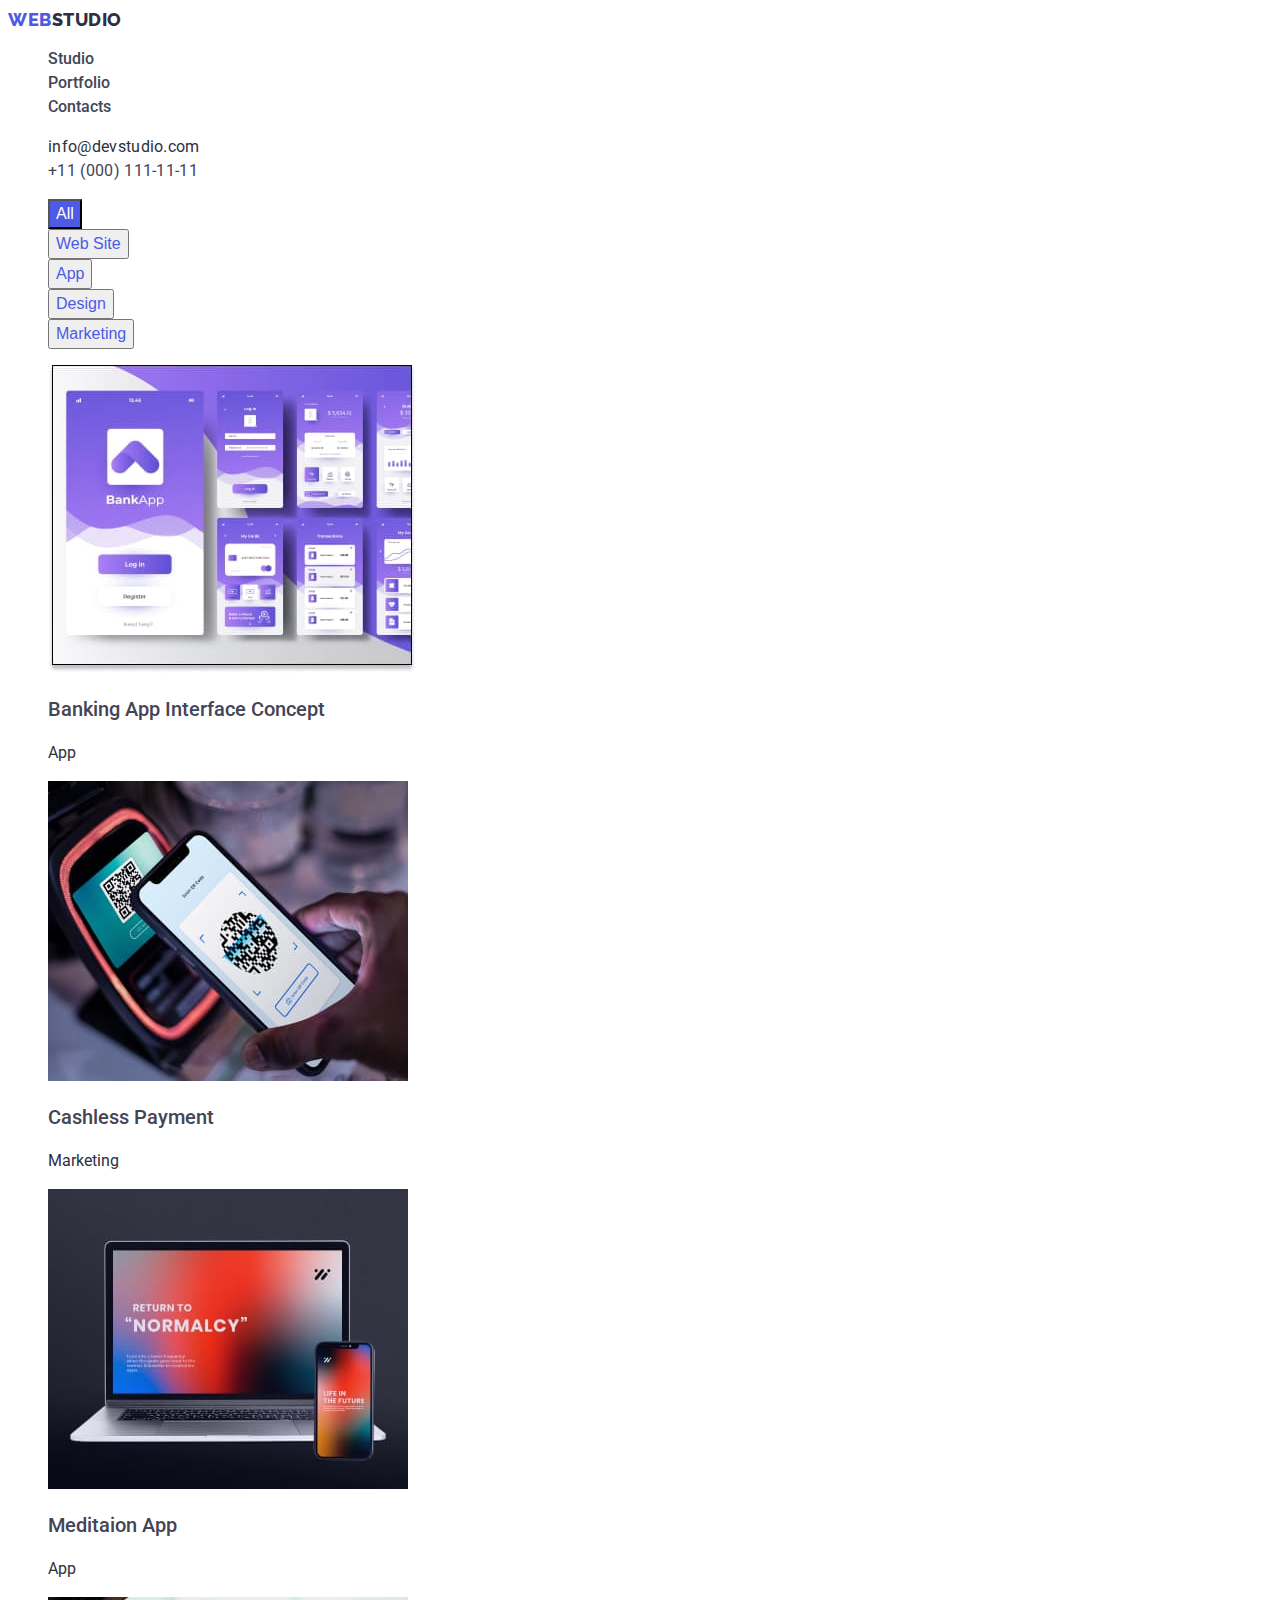
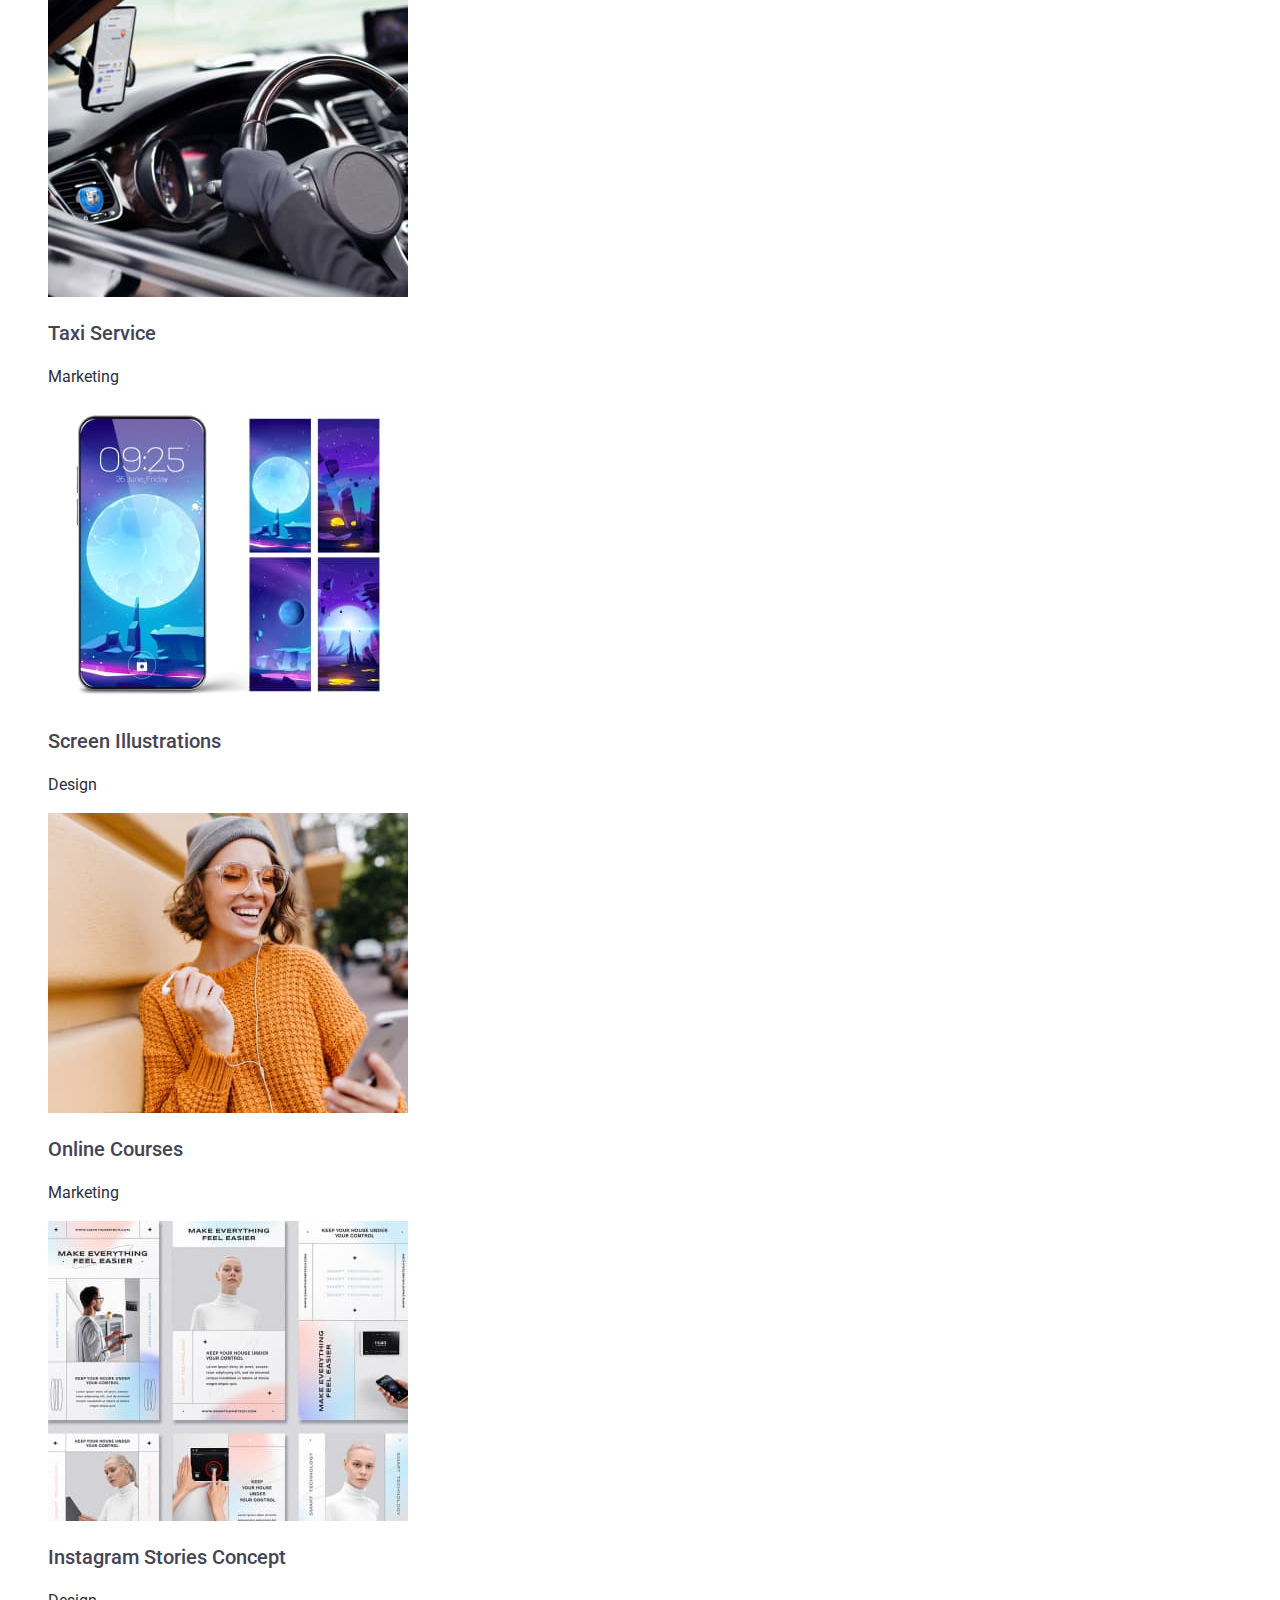
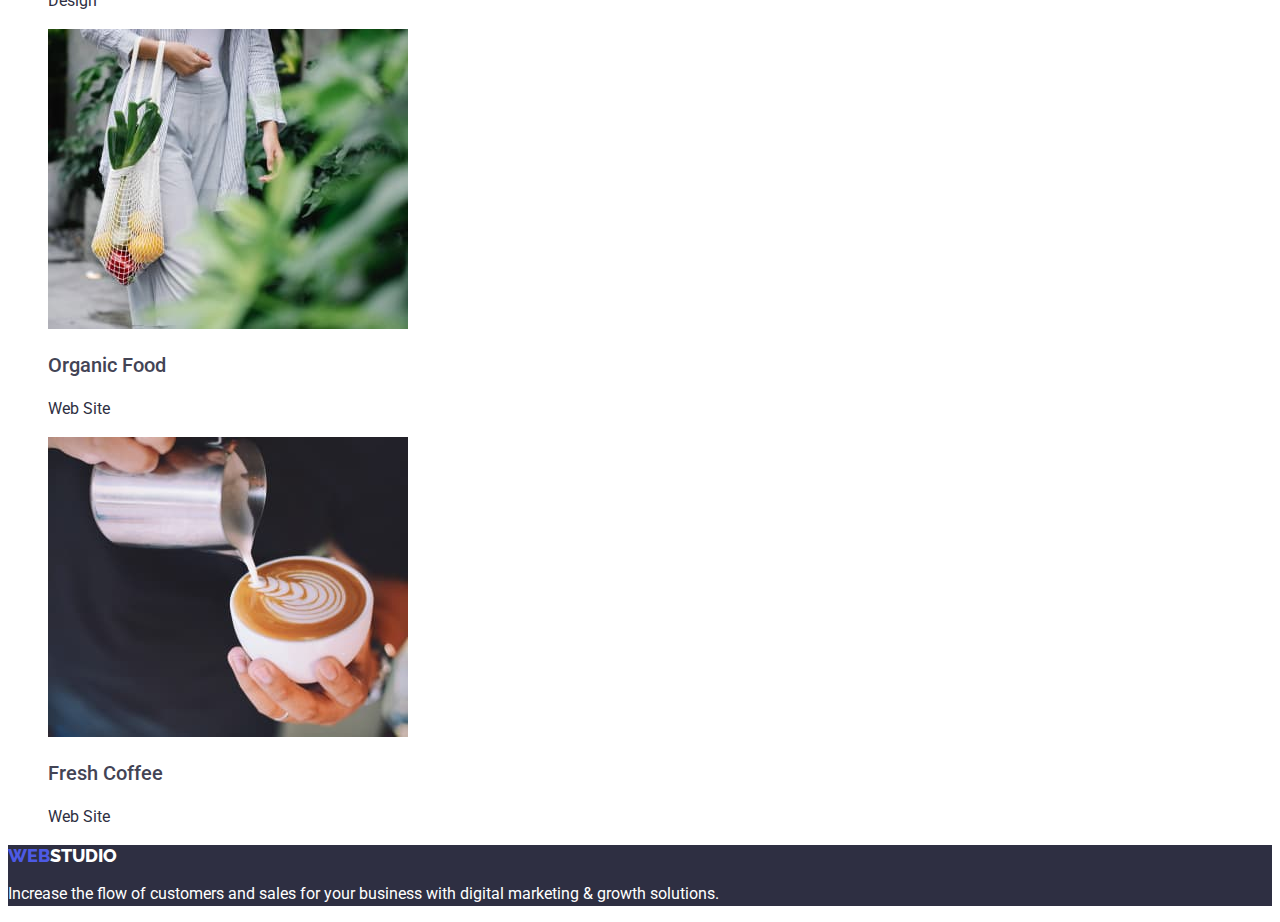
==== portfolio.html @ 0cae3913 "Initial commit" ====
<!DOCTYPE html>
<html lang="en">
  <head>
    <meta charset="UTF-8" />
    <meta http-equiv="X-UA-Compatible" content="IE=edge" />
    <meta name="viewport" content="width=device-width, initial-scale=1.0" />
    <title>portfolio</title>
    <link rel="preconnect" href="https://fonts.googleapis.com" />
    <link rel="preconnect" href="https://fonts.gstatic.com" crossorigin />
    <link rel="preconnect" href="https://fonts.googleapis.com" />
    <link rel="preconnect" href="https://fonts.gstatic.com" crossorigin />
    <link
      href="https://fonts.googleapis.com/css2?family=Montserrat:wght@400;700&family=Open+Sans:ital@1&family=Raleway:wght@800&family=Roboto:wght@400;500;700&display=swap"
      rel="stylesheet"
    />
    <link rel="stylesheet" href="./css/styles.css" />
  </head>
  <body>
    <header>
      <nav class="header-navigation-sec">
        <a href="./index.html" class="logovier link"
          >Web<span class="second-logovier link">Studio</span>
        </a>
        <ul class="header-list list2">
          <li class="header-item2">
            <a href="" class="header-link2 link">Studio</a>
          </li>
          <li class="header-item2">
            <a href="" class="header-link2 link">Portfolio</a>
          </li>
          <li class="header-item2">
            <a href="" class="header-link2 link">Contacts</a>
          </li>
        </ul>
      </nav>
      <address style="font-style: normal">
        <ul class="header-list list2">
          <li>
            <a href="mailto:info@devstudio.com" class="header-emaill link"
              >info@devstudio.com</a
            >
          </li>
          <li>
            <a href="tel:+110001111111" class="header-tell link"
              >+11 (000) 111-11-11</a
            >
          </li>
        </ul>
      </address>
    </header>
    <main>
      <!-- menu Nav-->
      <section class="portfolio-menu-Nav-2">
        <ul class="portfolio-navigation list2">
          <li>
            <button type="button" class="portfolio-menu-list">All</button>
          </li>
          <li>
            <button type="button" class="portfolio-menu-list2">Web Site</button>
          </li>
          <li>
            <button type="button" class="portfolio-menu-list2">App</button>
          </li>
          <li>
            <button type="button" class="portfolio-menu-list2">Design</button>
          </li>
          <li>
            <button type="button" class="portfolio-menu-list2">
              Marketing
            </button>
          </li>
        </ul>
      </section>
      <!--/ menu Nav -->

      <!--  Project -->
      <section class="Project">
        <ul class="Project--list2">
          <li class="Project-list2">
            <img src="./images/about-img-8.jpg.jpg" alt="" />
            <h3 class="Project-title">Banking App Interface Concept</h3>
            <p class="Project-text">App</p>
          </li>
          <li class="Project-list2">
            <img src="./images/about-img-9.jpg.jpg" alt="" />
            <h3 class="Project-title">Cashless Payment</h3>
            <p class="Project-text">Marketing</p>
          </li>
          <li class="Project-list2">
            <img src="./images/about-img-10.jpg.jpg" alt="" />
            <h3 class="Project-title">Meditaion App</h3>
            <p class="Project-text">App</p>
          </li>
          <li class="Project-list2">
            <img src="./images/about-img-11.jpg.jpg" alt="" />
            <h3 class="Project-title">Taxi Service</h3>
            <p class="Project-text">Marketing</p>
          </li>
          <li class="Project-list2">
            <img src="./images/about-img-12.jpg.jpg" alt="" />
            <h3 class="Project-title">Screen Illustrations</h3>
            <p class="Project-text">Design</p>
          </li>
          <li class="Project-list2">
            <img src="./images/about-img-13.jpg.jpg" alt="" />
            <h3 class="Project-title">Online Courses</h3>
            <p class="Project-text">Marketing</p>
          </li>
          <li class="Project-list2">
            <img src="./images/about-img-14.jpg.jpg" alt="" />
            <h3 class="Project-title">Instagram Stories Concept</h3>
            <p class="Project-text">Design</p>
          </li>
          <li class="Project-list2">
            <img src="./images/about-img-15.jpg.jpg" alt="" />
            <h3 class="Project-title">Organic Food</h3>
            <p class="Project-text">Web Site</p>
          </li>
          <li class="Project-list2">
            <img src="./images/about-img-16.jpg.jpg" alt="" />
            <h3 class="Project-title">Fresh Coffee</h3>
            <p class="Project-text">Web Site</p>
          </li>
        </ul>
      </section>
      <!--/ Project -->
      <!-- <Logo and Text -->
      <footer class="Logo">
        <a href="./index.html" class="Logo-link"
          >Web<span class="second-Logo link">Studio</span>
        </a>
        <p class="Text">
          Increase the flow of customers and sales for your business with
          digital marketing & growth solutions.
        </p>
        <!-- /Logo and Text -->
      </footer>
    </main>
  </body>
</html>
---- css/styles.css ----
/* @font-face {
  font-family: "Open Sans";
  src: url(../fonts/OpenSans-Regular.ttf);
}
@font-face {
  font-family: "Open Sans Bold";
  src: url(../fonts/OpenSans-Bold.ttf); */
.element.style {
  font-style: normal;
}
body {
  font-family: "Roboto", "Helvetica Neue", "Verdana", "Tahoma", sans-serif;
}
:root {
  --main-title-color: #ffffff;
  --main-title-color2: #434455;
  --main-title-color3: #4d5ae5;
  --main-title-color4: #2e2f42;
  --main-title-color5: #404bbf;
}
.list {
  list-style: none;
}
.link {
  text-decoration: none;
}
/* Header */
.header-address {
  font-style: normal;
}
.header {
}
.header-navigation {
}
.link {
  text-decoration: none;
}
.logo {
  font-family: "Raleway";

  font-weight: 800;
  font-size: 18px;
  line-height: 1.3;
  letter-spacing: 0.03em;
  text-transform: uppercase;

  color: var(--main-title-color3);
}
.second-logo {
  color: var(--main-title-color4);
}

.header-list {
}
.header-item {
}
.header-link {
  font-weight: 500;
  font-size: 16px;
  line-height: 1.5;
  letter-spacing: 0.02em;
  color: var(--main-title-color4);
}
.header-link:hover,
.header-link:focus {
  color: var(--main-title-color3);
}

.header-email {
  font-size: 16px;
  line-height: 1.5;

  letter-spacing: 0.02em;
  color: var(--main-title-color2);
}
.header-tel {
  font-size: 16px;
  line-height: 1.5;

  letter-spacing: 0.02em;

  color: var(--main-title-color2);
}
.header-email:hover,
.header-tel:hover,
.header-email:focus,
.header-tel:focus {
  color: var(--main-title-color3);
}
/* Header */
/* hero*/
.hero {
  background-color: var(--main-title-color4);
}
.hero-efectiv-sol {
  font-size: 56px;
  line-height: 1.2;
  text-align: center;
  letter-spacing: 0.02em;
  color: var(--main-title-color);
}
.hero-btn {
  font-family: "Roboto";
  font-weight: 500;
  font-size: 16px;
  line-height: 1.5;

  align-items: center;
  letter-spacing: 0.04em;
  color: var(--main-title-color);
  background: var(--main-title-color3);
  box-shadow: 0px 4px 4px rgba(0, 0, 0, 0.15);
  border-radius: 4px;
}
.hero-btn:focus,
.hero-btn:hover {
  color: var(--main-title-color5);
}
/* section about */
.about {
  list-style: none;
}
.about-hidden {
}
.about-list {
}
.about-item {
}
.about-title {
  font-weight: 500;
  font-size: 20px;
  line-height: 1.2;
  letter-spacing: 0.02em;
  color: var(--main-title-color4);
}
.about-text {
  font-size: 16px;
  line-height: 1.5;
  letter-spacing: 0.02em;
  color: var(--main-title-color2);
}
/*section about*/
/* section doing */
.section-doing {
}
.section-doing-doing {
  text-align: center;
  font-size: 36px;
  line-height: 1.1;
  letter-spacing: 0.02em;
  color: var(--main-title-color4);
  text-transform: capitalize;
}

/* section doing */

/* section Our team */
.Our-team {
}
.our-team-background {
  text-align: center;
  background-color: var(--main-title-color);
  background: var(--main-title-color);
  box-shadow: 0px 1px 6px rgba(46, 47, 66, 0.08),
    0px 1px 1px rgba(46, 47, 66, 0.16), 0px 2px 1px rgba(46, 47, 66, 0.08);
  border-radius: 0px 0px 4px 4px;
}
.our-tam-team {
  text-align: center;
  font-size: 36px;
  line-height: 1.1;
  letter-spacing: 0.02em;
  text-transform: capitalize;

  color: var(--main-title-color4);
}
.our-team-name-sec {
  font-weight: 500;
  font-size: 20px;
  line-height: 1.2;
  letter-spacing: 0.02em;
  color: var(--main-title-color4);
}
.our-team-name-third {
  font-weight: 500;
  font-size: 20px;
  line-height: 1.2;
  letter-spacing: 0.02em;
  color: var(--main-title-color4);
}
.our-team-name-vier {
  font-weight: 500;
  font-size: 20px;
  line-height: 1.2;
  letter-spacing: 0.02em;
  color: var(--main-title-color4);
}

.our-team-name-first {
  font-weight: 500;
  font-size: 20px;
  line-height: 1.2;
  color: var(--main-title-color4);
}
.our-team-job {
  font-size: 16px;
  line-height: 1.5;
  letter-spacing: 0.02em;

  color: var(--main-title-color2);
}
/* sectoin Our team */

/* section last */
.section-last {
  background-color: var(--main-title-color4);
}

.section-last-last {
  font-size: 16px;
  line-height: 1.5;

  letter-spacing: 0.02em;

  color: var(--main-title-color);
}
.logoSec {
  font-weight: 800;
  font-size: 18px;
  line-height: 1.17;
  letter-spacing: 0.03em;
  text-transform: uppercase;
  color: var(--main-title-color3);
}

.link {
  text-decoration: none;
}
.second-logoSecc {
  color: var(--main-title-color);
}
/* section last */

/* 2 етап */
.element.style {
  font-style: normal;
}

.link2 {
  text-decoration: none;
}
.list2 {
  list-style: none;
}

/* Header */
.logovier {
  font-family: "Raleway";
  font-weight: 800;
  font-size: 18px;
  line-height: 1.3;
  letter-spacing: 0.03em;
  text-transform: uppercase;
  list-style: none;
  text-decoration: none;
  font-style: normal;

  color: var(--main-title-color3);
}
.header-address {
  font-style: normal;
}
.second-logovier {
  color: var(--main-title-color4);
}

.header-navigationsec {
}

.header-item2 {
}
.header-link2 {
  font-style: normal;
  font-weight: 500;
  font-size: 16px;
  line-height: 1.5;
  color: var(--main-title-color2);
}
.header-link2:hover,
.header-link2:focus {
  color: var(--main-title-color3);
}

.header-emaill {
  font-size: 16px;
  line-height: 1.5;
  color: var(--main-title-color4);
  letter-spacing: 0.02em;
}
.header-emaill:hover,
.header-tell:hover,
.header-emaill:focus,
.header-tell:focus {
  color: var(--main-title-color5);
}
.header-tell {
  font-size: 16px;
  line-height: 1.5;

  letter-spacing: 0.02em;

  color: var(--main-title-color2);
}
.header-emaill:hover,
.header-emaill:focus,
.header-tell:hover,
.header-tell:focus {
  color: var(--main-title-color3);
}

/* Section menu Nav */
.portfolio-menu-Nav-2 {
}
.portfolio-navigation {
}

.portfolio-menu-list {
  font-style: normal;
  font-weight: 500;
  font-size: 16px;
  line-height: 1.5;
  background-color: var(--main-title-color3);
  color: var(--main-title-color);
}
.portfolio-menu-list2 {
  font-style: normal;
  font-weight: 500;
  font-size: 16px;
  line-height: 1.5;
  color: var(--main-title-color3);
}

/* Project */

.Project {
}
.Project-list2 {
  list-style: none;
}
.Project-title {
  font-weight: 500;
  font-size: 20px;
  line-height: 1.2;
  color: var(--main-title-color2);
}
.Project-text {
  font-weight: 400;
  font-size: 16px;
  line-height: 1.5;
  color: var(--main-title-color4);
}
/* /Project */

/* Logo and Text */

.Logo {
  background-color: var(--main-title-color4);
}
.Logo-link {
  font-family: "Raleway";
  font-style: normal;
  text-transform: uppercase;
  list-style: none;
  text-decoration: none;
  font-weight: 800;
  font-size: 18px;
  line-height: 1.17;
  color: var(--main-title-color3);
}
.second-Logo {
  color: var(--main-title-color);
}
.link {
}
.Text {
  font-style: normal;

  font-size: 16px;
  line-height: 1.5;
  color: var(--main-title-color);
}

/* /Logo and Text */
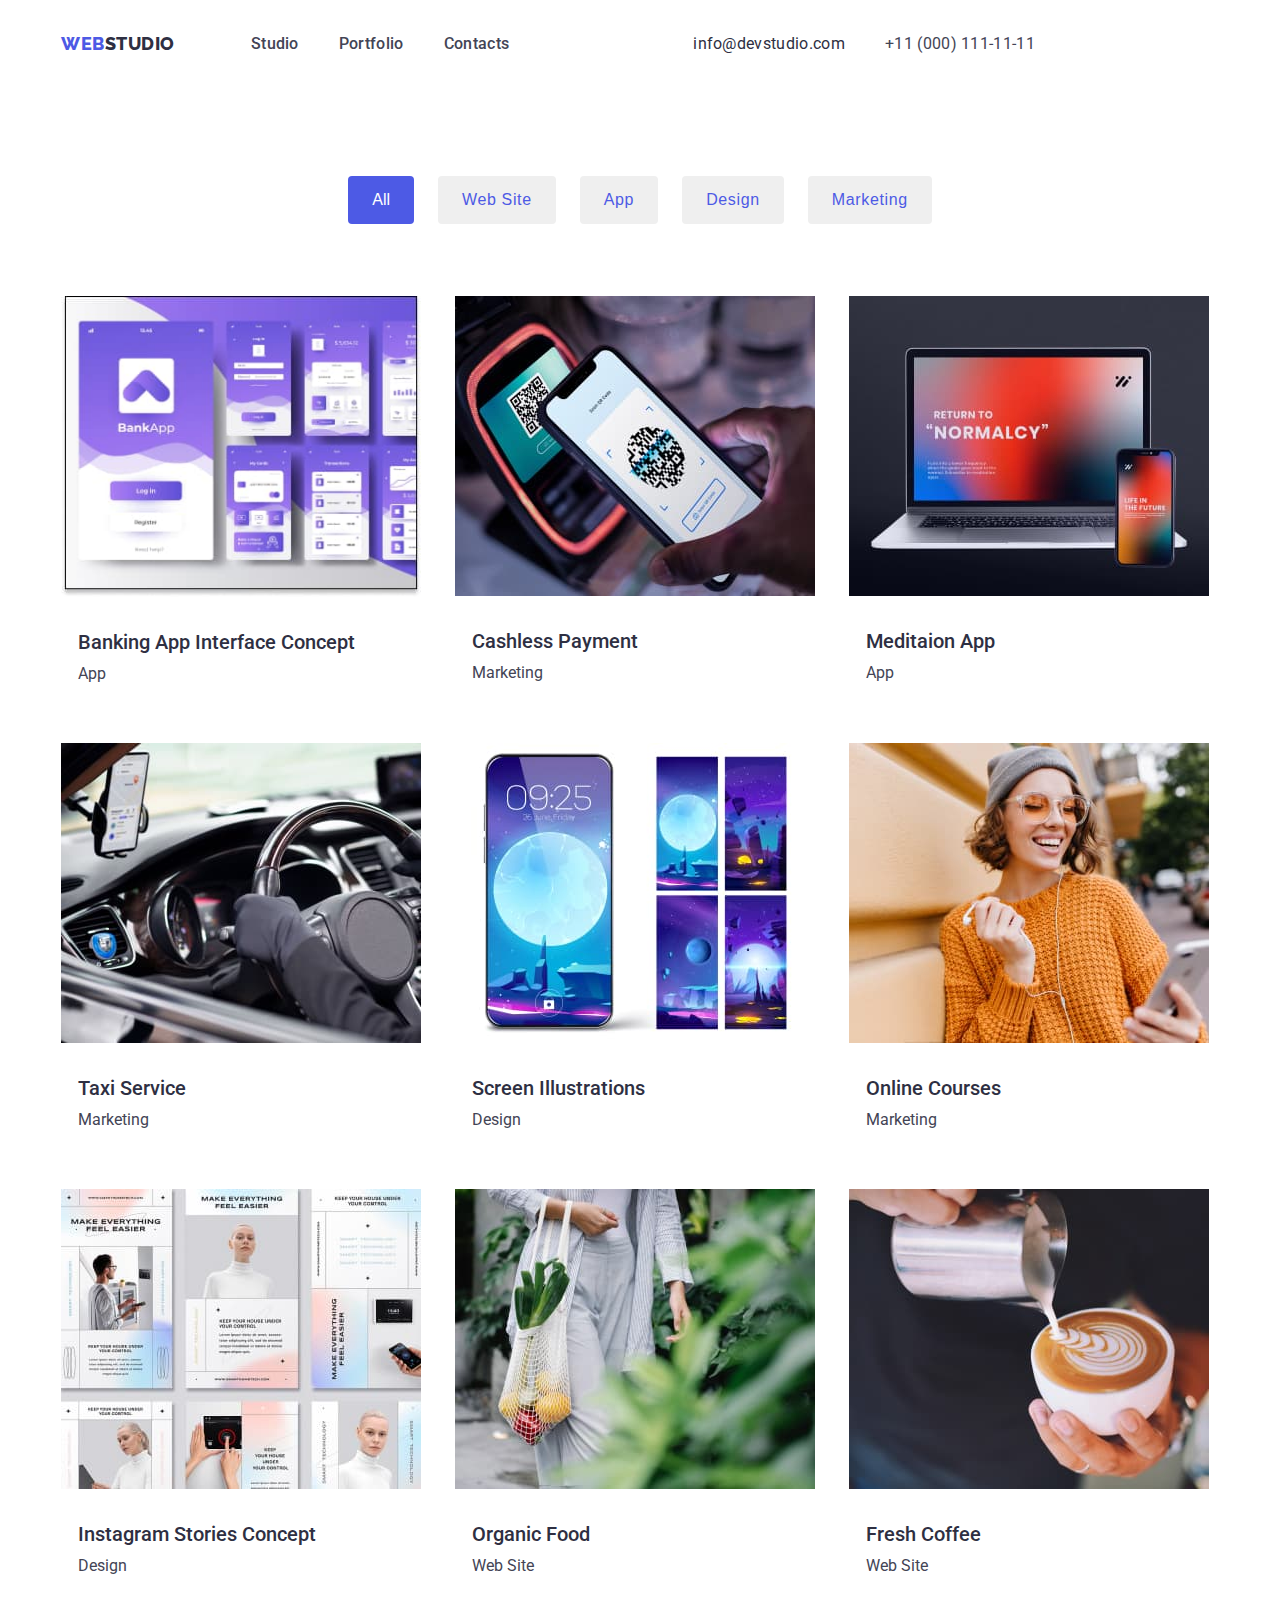
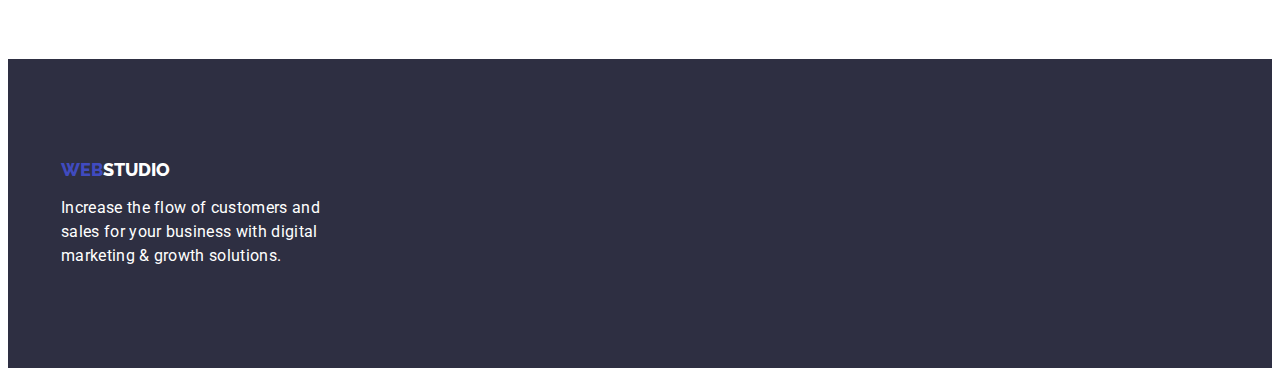
==== commit 40903897: "Initialize mod-3" ====
--- a/portfolio.html
+++ b/portfolio.html
@@ -5,6 +5,14 @@
     <meta http-equiv="X-UA-Compatible" content="IE=edge" />
     <meta name="viewport" content="width=device-width, initial-scale=1.0" />
     <title>portfolio</title>
+
+    <link
+      rel="stylesheet"
+      href="https://cdnjs.cloudflare.com/ajax/libs/modern-normalize/1.1.0/modern-normalize.min.css"
+      integrity="sha512-wpPYUAdjBVSE4KJnH1VR1HeZfpl1ub8YT/NKx4PuQ5NmX2tKuGu6U/JRp5y+Y8XG2tV+wKQpNHVUX03MfMFn9Q=="
+      crossorigin="anonymous"
+      referrerpolicy="no-referrer"
+    />
     <link rel="preconnect" href="https://fonts.googleapis.com" />
     <link rel="preconnect" href="https://fonts.gstatic.com" crossorigin />
     <link rel="preconnect" href="https://fonts.googleapis.com" />
@@ -16,24 +24,25 @@
     <link rel="stylesheet" href="./css/styles.css" />
   </head>
   <body>
-    <header>
+    <header class="Header">
+      <div class="container Header-container">
       <nav class="header-navigation-sec">
         <a href="./index.html" class="logovier link"
           >Web<span class="second-logovier link">Studio</span>
         </a>
         <ul class="header-list list2">
           <li class="header-item2">
-            <a href="" class="header-link2 link">Studio</a>
+            <a href="./index.html" class="header-link2 link">Studio</a>
           </li>
           <li class="header-item2">
-            <a href="" class="header-link2 link">Portfolio</a>
+            <a href="./index.html" class="header-link2 link">Portfolio</a>
           </li>
           <li class="header-item2">
-            <a href="" class="header-link2 link">Contacts</a>
+            <a href="./index.html" class="header-link2 link">Contacts</a>
           </li>
         </ul>
       </nav>
-      <address style="font-style: normal">
+      <address class="Header-address">
         <ul class="header-list list2">
           <li>
             <a href="mailto:info@devstudio.com" class="header-emaill link"
@@ -46,92 +55,136 @@
             >
           </li>
         </ul>
+      </div>
       </address>
     </header>
     <main>
-      <!-- menu Nav-->
+      <!-- Portfolio -->
       <section class="portfolio-menu-Nav-2">
+        <div class="container portfolio-conatiner">
+          <h1 class="visually-hidden">portfolio</h1>
         <ul class="portfolio-navigation list2">
-          <li>
+          <li class="portfolio-menu-li list">
             <button type="button" class="portfolio-menu-list">All</button>
           </li>
-          <li>
+          <li class="portfolio-menu-li">
             <button type="button" class="portfolio-menu-list2">Web Site</button>
           </li>
-          <li>
+          <li class="portfolio-menu-li">
             <button type="button" class="portfolio-menu-list2">App</button>
           </li>
           <li>
             <button type="button" class="portfolio-menu-list2">Design</button>
           </li>
-          <li>
+          <li class="portfolio-menu-li">
             <button type="button" class="portfolio-menu-list2">
               Marketing
             </button>
           </li>
         </ul>
-      </section>
-      <!--/ menu Nav -->
-
-      <!--  Project -->
-      <section class="Project">
-        <ul class="Project--list2">
-          <li class="Project-list2">
-            <img src="./images/about-img-8.jpg.jpg" alt="" />
+        <ul class="portfolio-list">
+          <li class="portfolio-list-iteam">
+            <img src="./images/about-img-8.jpg.jpg"
+             width="360" 
+             alt="site" /> 
+            <div class="works-title">
             <h3 class="Project-title">Banking App Interface Concept</h3>
             <p class="Project-text">App</p>
+          </div>
           </li>
-          <li class="Project-list2">
-            <img src="./images/about-img-9.jpg.jpg" alt="" />
+          <li class="portfolio-list-iteam">
+            <img src="./images/about-img-9.jpg.jpg"  
+            width="360"
+            alt="site" 
+            />
+            <div class="works-title">
             <h3 class="Project-title">Cashless Payment</h3>
             <p class="Project-text">Marketing</p>
+          </div>
           </li>
-          <li class="Project-list2">
-            <img src="./images/about-img-10.jpg.jpg" alt="" />
+          <li class="portfolio-list-iteam">
+            <img src="./images/about-img-10.jpg.jpg"
+             width="360"
+              alt="site" 
+              />
+            <div class="works-title">
             <h3 class="Project-title">Meditaion App</h3>
             <p class="Project-text">App</p>
+          </div>
           </li>
-          <li class="Project-list2">
-            <img src="./images/about-img-11.jpg.jpg" alt="" />
+          <li class="portfolio-list-iteam">
+            <img src="./images/about-img-11.jpg.jpg" 
+             width="360"
+              alt="site" 
+              />
+            <div class="works-title">
             <h3 class="Project-title">Taxi Service</h3>
             <p class="Project-text">Marketing</p>
+          </div>
           </li>
-          <li class="Project-list2">
-            <img src="./images/about-img-12.jpg.jpg" alt="" />
+          <li class="portfolio-list-iteam">
+            <img src="./images/about-img-12.jpg.jpg" 
+            width="360"
+             alt="site" 
+             />
+            <div class="works-title">
             <h3 class="Project-title">Screen Illustrations</h3>
             <p class="Project-text">Design</p>
+          </div>
           </li>
-          <li class="Project-list2">
-            <img src="./images/about-img-13.jpg.jpg" alt="" />
+          <li class="portfolio-list-iteam">
+            <img src="./images/about-img-13.jpg.jpg"
+             width="360"
+              alt="site" 
+              />
+            <div class="works-title">
             <h3 class="Project-title">Online Courses</h3>
             <p class="Project-text">Marketing</p>
+          </div>
           </li>
-          <li class="Project-list2">
-            <img src="./images/about-img-14.jpg.jpg" alt="" />
+          <li class="portfolio-list-iteam">
+            <img src="./images/about-img-14.jpg.jpg"
+             width="360" 
+             alt="site" 
+             />
+            <div class="works-title">
             <h3 class="Project-title">Instagram Stories Concept</h3>
             <p class="Project-text">Design</p>
+          </div>
           </li>
-          <li class="Project-list2">
-            <img src="./images/about-img-15.jpg.jpg" alt="" />
+          <li class="portfolio-list-iteam">
+            <img src="./images/about-img-15.jpg.jpg" 
+             width="360"
+              alt="site" 
+              />
+            <div class="works-title">
             <h3 class="Project-title">Organic Food</h3>
             <p class="Project-text">Web Site</p>
+          </div>
           </li>
-          <li class="Project-list2">
-            <img src="./images/about-img-16.jpg.jpg" alt="" />
+          <li class="portfolio-list-iteam">
+            <img src="./images/about-img-16.jpg.jpg" 
+             width="360" 
+             alt="site" />
+            <div class="works-title">
             <h3 class="Project-title">Fresh Coffee</h3>
             <p class="Project-text">Web Site</p>
+          </div>
           </li>
         </ul>
+      </div>
       </section>
-      <!--/ Project -->
+      <!--/ Portfolio -->
       <!-- <Logo and Text -->
       <footer class="Logo">
+        <div class="container">
         <a href="./index.html" class="Logo-link"
           >Web<span class="second-Logo link">Studio</span>
         </a>
         <p class="Text">
           Increase the flow of customers and sales for your business with
           digital marketing & growth solutions.
+        </div>
         </p>
         <!-- /Logo and Text -->
       </footer>
--- a/css/styles.css
+++ b/css/styles.css
@@ -18,6 +18,33 @@
   --main-title-color4: #2e2f42;
   --main-title-color5: #404bbf;
 }
+img {
+  max-width: 100%;
+  display: block;
+  height: auto;
+}
+.section {
+  padding: 120px 0;
+}
+h1,
+h2,
+h3,
+h4,
+h5,
+h6,
+p,
+ul {
+  padding: 0;
+  margin: 0;
+}
+
+.container {
+  max-width: 1158px;
+  margin-left: auto;
+  padding-left: 15px;
+  padding-right: 15px;
+  margin-right: auto;
+}
 .list {
   list-style: none;
 }
@@ -29,15 +56,22 @@
   font-style: normal;
 }
 .header {
+  padding: 24px 0;
+}
+.header-container {
+  display: flex;
+  align-items: center;
+  justify-content: space-between;
 }
 .header-navigation {
+  display: flex;
+  align-items: center;
 }
 .link {
   text-decoration: none;
 }
 .logo {
   font-family: "Raleway";
-
   font-weight: 800;
   font-size: 18px;
   line-height: 1.3;
@@ -47,10 +81,13 @@
   color: var(--main-title-color3);
 }
 .second-logo {
+  margin-right: 76px;
   color: var(--main-title-color4);
 }
 
 .header-list {
+  gap: 40px;
+  display: flex;
 }
 .header-item {
 }
@@ -67,6 +104,7 @@
 }
 
 .header-email {
+  margin-right: 40px;
   font-size: 16px;
   line-height: 1.5;
 
@@ -76,9 +114,7 @@
 .header-tel {
   font-size: 16px;
   line-height: 1.5;
-
-  letter-spacing: 0.02em;
-
+  letter-spacing: 0.02em;
   color: var(--main-title-color2);
 }
 .header-email:hover,
@@ -90,9 +126,15 @@
 /* Header */
 /* hero*/
 .hero {
+  padding-top: 188px;
+  padding-bottom: 188px;
   background-color: var(--main-title-color4);
 }
 .hero-efectiv-sol {
+  margin: 0 auto;
+  max-width: 496px;
+  margin-bottom: 48px;
+  text-align: left;
   font-size: 56px;
   line-height: 1.2;
   text-align: center;
@@ -100,11 +142,20 @@
   color: var(--main-title-color);
 }
 .hero-btn {
+  margin-left: auto;
+  margin-right: auto;
+  min-width: 196px;
+  border: transparent;
+  border-radius: 4px;
+  padding: 12px 20px;
+  margin: 0 auto;
+  display: block;
+  border-radius: 4px;
+  cursor: pointer;
   font-family: "Roboto";
   font-weight: 500;
   font-size: 16px;
   line-height: 1.5;
-
   align-items: center;
   letter-spacing: 0.04em;
   color: var(--main-title-color);
@@ -118,13 +169,21 @@
 }
 /* section about */
 .about {
+  flex-wrap: wrap;
+  display: flex;
+  gap: 24px;
+
   list-style: none;
 }
 .about-hidden {
 }
-.about-list {
+.goal-list {
+  display: flex;
+  list-style: none;
+  gap: 24px;
 }
 .about-item {
+  flex-basis: calc((100% - 72px) / 4);
 }
 .about-title {
   font-weight: 500;
@@ -134,6 +193,7 @@
   color: var(--main-title-color4);
 }
 .about-text {
+  margin-top: 8px;
   font-size: 16px;
   line-height: 1.5;
   letter-spacing: 0.02em;
@@ -142,8 +202,16 @@
 /*section about*/
 /* section doing */
 .section-doing {
+  padding-top: 0;
+  flex-wrap: wrap;
+  display: flex;
+  gap: 24px;
+}
+.doing-iteam {
+  flex-basis: calc((100% - 48px) / 3);
 }
 .section-doing-doing {
+  margin-bottom: 72px;
   text-align: center;
   font-size: 36px;
   line-height: 1.1;
@@ -155,9 +223,20 @@
 /* section doing */
 
 /* section Our team */
-.Our-team {
+.our-team {
+}
+.our-team-sizes {
+  padding-top: 32px;
+  padding-bottom: 32px;
+}
+.our-team-list {
+  margin: 0 auto;
+  text-align: center;
+  display: flex;
+  gap: 24px;
 }
 .our-team-background {
+  flex-basis: calc((100% - 72px) / 4);
   text-align: center;
   background-color: var(--main-title-color);
   background: var(--main-title-color);
@@ -166,6 +245,8 @@
   border-radius: 0px 0px 4px 4px;
 }
 .our-tam-team {
+  padding-bottom: 72px;
+  margin: 0 auto;
   text-align: center;
   font-size: 36px;
   line-height: 1.1;
@@ -175,6 +256,7 @@
   color: var(--main-title-color4);
 }
 .our-team-name-sec {
+  margin-bottom: 8px;
   font-weight: 500;
   font-size: 20px;
   line-height: 1.2;
@@ -182,6 +264,7 @@
   color: var(--main-title-color4);
 }
 .our-team-name-third {
+  margin-bottom: 8px;
   font-weight: 500;
   font-size: 20px;
   line-height: 1.2;
@@ -189,6 +272,7 @@
   color: var(--main-title-color4);
 }
 .our-team-name-vier {
+  margin-bottom: 8px;
   font-weight: 500;
   font-size: 20px;
   line-height: 1.2;
@@ -197,12 +281,15 @@
 }
 
 .our-team-name-first {
+  margin-bottom: 8px;
+  margin-bottom: 8px;
   font-weight: 500;
   font-size: 20px;
   line-height: 1.2;
   color: var(--main-title-color4);
 }
 .our-team-job {
+  margin-bottom: 8px;
   font-size: 16px;
   line-height: 1.5;
   letter-spacing: 0.02em;
@@ -213,18 +300,22 @@
 
 /* section last */
 .section-last {
+  padding-top: 100px;
+  padding-bottom: 100px;
+
   background-color: var(--main-title-color4);
 }
 
 .section-last-last {
-  font-size: 16px;
-  line-height: 1.5;
-
-  letter-spacing: 0.02em;
-
+  margin-top: 16px;
+  max-width: 264px;
+  font-size: 16px;
+  line-height: 1.5;
+  letter-spacing: 0.02em;
   color: var(--main-title-color);
 }
 .logoSec {
+  margin-bottom: 16px;
   font-weight: 800;
   font-size: 18px;
   line-height: 1.17;
@@ -237,6 +328,8 @@
   text-decoration: none;
 }
 .second-logoSecc {
+  margin-bottom: 16px;
+
   color: var(--main-title-color);
 }
 /* section last */
@@ -254,6 +347,10 @@
 }
 
 /* Header */
+.Header-address {
+  font-style: normal;
+  margin: 0 auto;
+}
 .logovier {
   font-family: "Raleway";
   font-weight: 800;
@@ -267,23 +364,33 @@
 
   color: var(--main-title-color3);
 }
-.header-address {
-  font-style: normal;
-}
+.Header {
+  padding: 24px 0;
+}
+
 .second-logovier {
-  color: var(--main-title-color4);
-}
-
-.header-navigationsec {
-}
-
-.header-item2 {
-}
+  margin-right: 76px;
+  color: var(--main-title-color4);
+}
+.Header-container {
+  display: flex;
+  align-items: center;
+}
+.header-navigation-sec {
+  display: flex;
+  align-items: center;
+}
+
+.header-list {
+  gap: 40px;
+  display: flex;
+}
+
 .header-link2 {
-  font-style: normal;
-  font-weight: 500;
-  font-size: 16px;
-  line-height: 1.5;
+  font-weight: 500;
+  font-size: 16px;
+  line-height: 1.5;
+  letter-spacing: 0.02em;
   color: var(--main-title-color2);
 }
 .header-link2:hover,
@@ -292,6 +399,7 @@
 }
 
 .header-emaill {
+  margin-bottom: 40px;
   font-size: 16px;
   line-height: 1.5;
   color: var(--main-title-color4);
@@ -318,13 +426,44 @@
   color: var(--main-title-color3);
 }
 
-/* Section menu Nav */
+/* <!-- Portfolio --> */
 .portfolio-menu-Nav-2 {
 }
 .portfolio-navigation {
-}
-
+  display: flex;
+  gap: 24px;
+  justify-content: center;
+  padding-top: 96px;
+  padding-bottom: 72px;
+}
+.visually-hidden {
+  position: absolute;
+  top: -150%;
+  z-index: -100;
+  width: 0;
+  height: 0;
+  opacity: 0;
+  visibility: hidden;
+  user-select: none;
+  pointer-events: none;
+  cursor: none;
+  margin: 0;
+  padding: 0;
+  overflow: hidden;
+  border: none;
+  outline: none;
+  white-space: nowrap;
+}
 .portfolio-menu-list {
+  cursor: pointer;
+  margin-left: auto;
+  margin-right: auto;
+  border: transparent;
+  border-radius: 4px;
+  padding-left: 24px;
+  padding-right: 24px;
+  padding-top: 12px;
+  padding-bottom: 12px;
   font-style: normal;
   font-weight: 500;
   font-size: 16px;
@@ -333,40 +472,72 @@
   color: var(--main-title-color);
 }
 .portfolio-menu-list2 {
-  font-style: normal;
-  font-weight: 500;
-  font-size: 16px;
-  line-height: 1.5;
-  color: var(--main-title-color3);
-}
-
-/* Project */
-
+  padding-left: 24px;
+  padding-right: 24px;
+  padding-top: 12px;
+  padding-bottom: 12px;
+  margin-left: auto;
+  margin-right: auto;
+  border: transparent;
+  border-radius: 4px;
+  font-style: normal;
+  font-weight: 500;
+  font-size: 16px;
+  line-height: 1.5;
+  color: var(--main-title-color3);
+  cursor: pointer;
+  letter-spacing: 0.04em;
+}
+
+.Project-list-2 {
+}
+.portfolio-list-iteam {
+  flex-basis: calc((100% - 48px) / 3);
+}
+
+.works-title {
+  padding: 32px 16px;
+  box-sizing: border-box;
+  border: 1px solid var(--main-title-color);
+}
+.Project-container {
+}
 .Project {
 }
-.Project-list2 {
-  list-style: none;
+.portfolio-list {
+  flex-wrap: wrap;
+  gap: 24px;
+  display: flex;
+  list-style: none;
+  box-sizing: border-box;
+  max-width: 100%;
+  height: auto;
+  padding: 0;
+  margin-bottom: 48px;
 }
 .Project-title {
+  margin-bottom: 8px;
   font-weight: 500;
   font-size: 20px;
   line-height: 1.2;
-  color: var(--main-title-color2);
+  color: var(--main-title-color4);
 }
 .Project-text {
   font-weight: 400;
   font-size: 16px;
   line-height: 1.5;
-  color: var(--main-title-color4);
-}
-/* /Project */
-
+  color: var(--main-title-color2);
+}
+/* / Portfolio */
 /* Logo and Text */
 
 .Logo {
+  padding-top: 100px;
+  padding-bottom: 100px;
   background-color: var(--main-title-color4);
 }
 .Logo-link {
+  margin-bottom: 16px;
   font-family: "Raleway";
   font-style: normal;
   text-transform: uppercase;
@@ -375,18 +546,20 @@
   font-weight: 800;
   font-size: 18px;
   line-height: 1.17;
-  color: var(--main-title-color3);
+  color: var(--main-title-color5);
 }
 .second-Logo {
+  margin-bottom: 16px;
   color: var(--main-title-color);
 }
 .link {
 }
 .Text {
-  font-style: normal;
-
-  font-size: 16px;
-  line-height: 1.5;
+  margin-top: 16px;
+  width: 264px;
+  font-size: 16px;
+  line-height: 1.5;
+  letter-spacing: 0.02em;
   color: var(--main-title-color);
 }
 
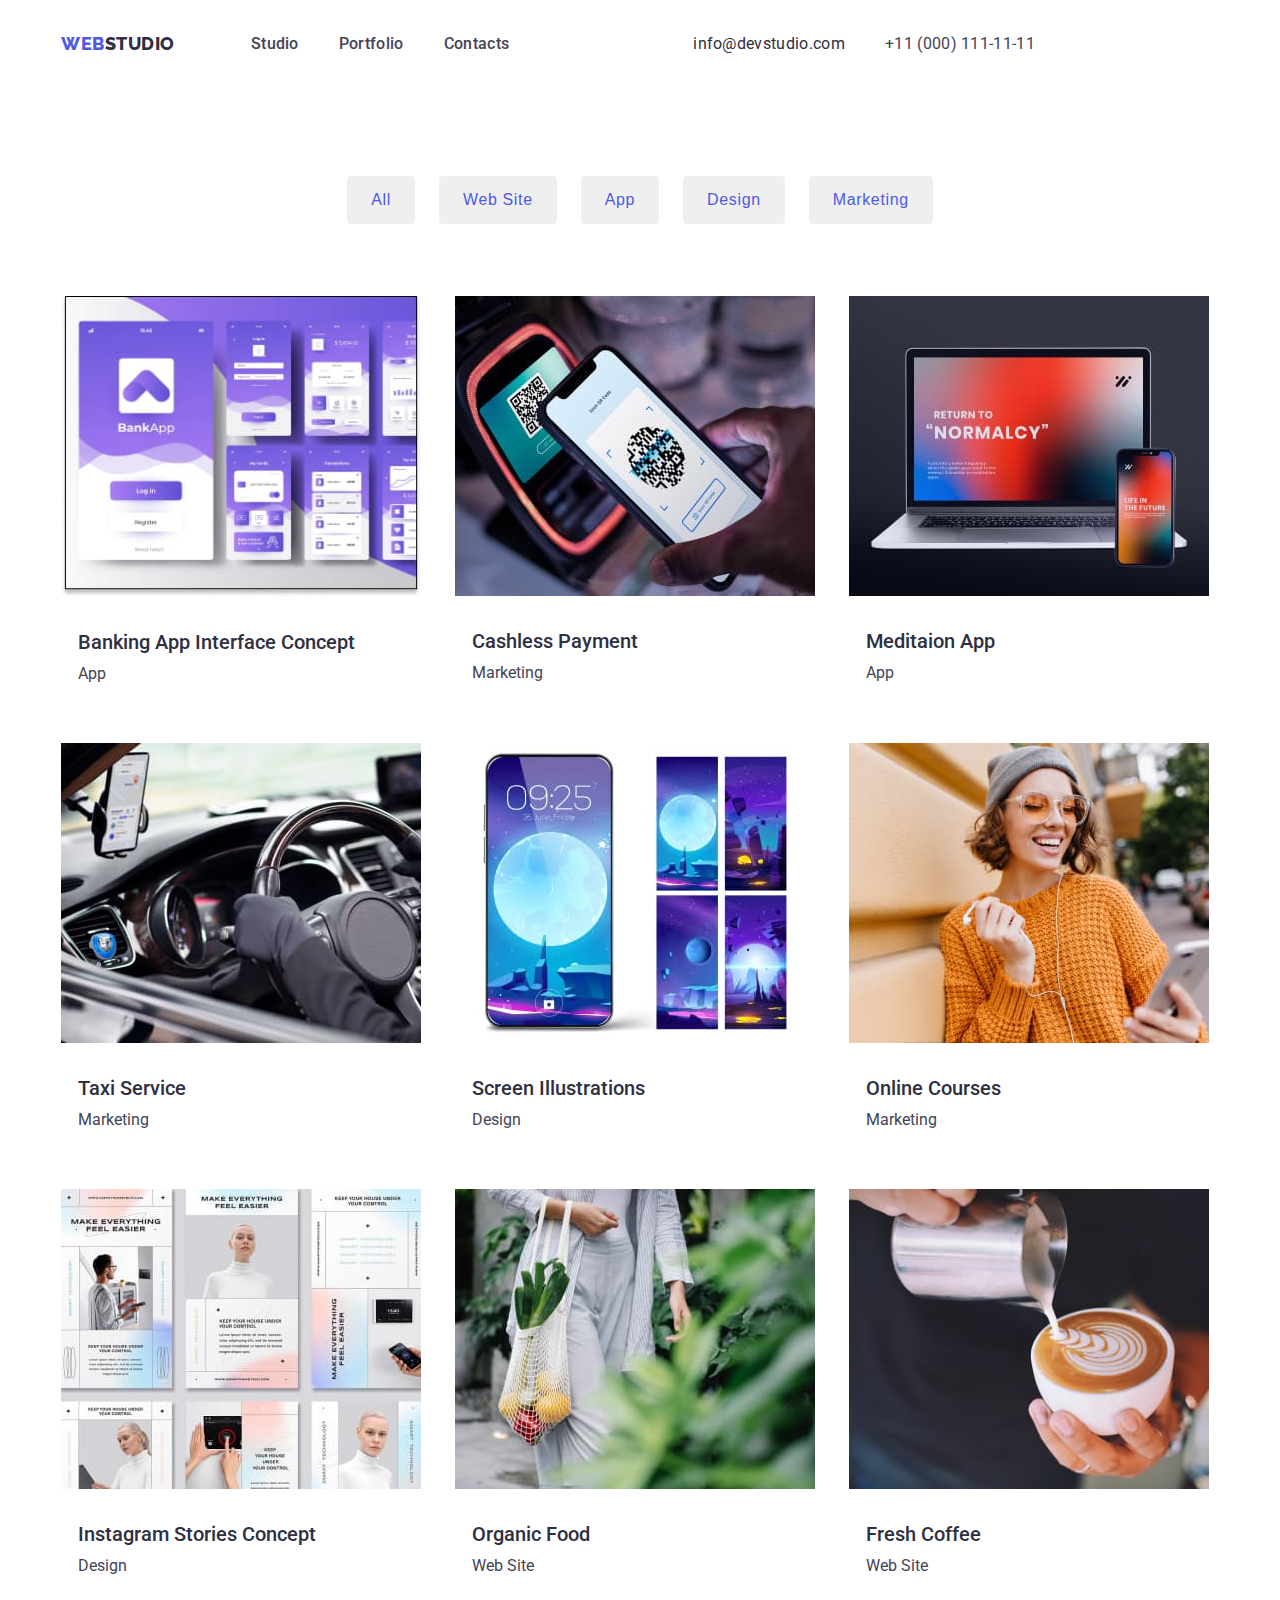
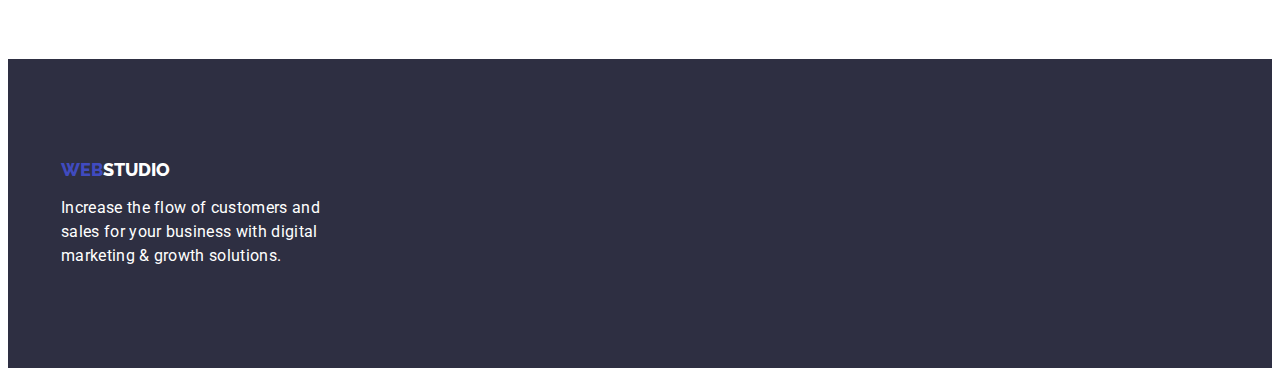
==== commit 2d2939e4: "x" ====
--- a/portfolio.html
+++ b/portfolio.html
@@ -68,22 +68,23 @@
             <button type="button" class="portfolio-menu-list">All</button>
           </li>
           <li class="portfolio-menu-li">
-            <button type="button" class="portfolio-menu-list2">Web Site</button>
+            <button type="button" class="portfolio-menu-list">Web Site</button>
           </li>
           <li class="portfolio-menu-li">
-            <button type="button" class="portfolio-menu-list2">App</button>
+            <button type="button" class="portfolio-menu-list">App</button>
           </li>
           <li>
-            <button type="button" class="portfolio-menu-list2">Design</button>
+            <button type="button" class="portfolio-menu-list">Design</button>
           </li>
           <li class="portfolio-menu-li">
-            <button type="button" class="portfolio-menu-list2">
+            <button type="button" class="portfolio-menu-list">
               Marketing
             </button>
           </li>
         </ul>
         <ul class="portfolio-list">
           <li class="portfolio-list-iteam">
+            <a href="" class="portfolio-link link">
             <img src="./images/about-img-8.jpg.jpg"
              width="360" 
              alt="site" /> 
@@ -91,8 +92,10 @@
             <h3 class="Project-title">Banking App Interface Concept</h3>
             <p class="Project-text">App</p>
           </div>
-          </li>
-          <li class="portfolio-list-iteam">
+        </a>
+          </li>
+          <li class="portfolio-list-iteam">
+            <a href="" class="portfolio-link link">
             <img src="./images/about-img-9.jpg.jpg"  
             width="360"
             alt="site" 
@@ -101,8 +104,10 @@
             <h3 class="Project-title">Cashless Payment</h3>
             <p class="Project-text">Marketing</p>
           </div>
-          </li>
-          <li class="portfolio-list-iteam">
+        </a>
+          </li>
+          <li class="portfolio-list-iteam">
+            <a href="" class="portfolio-link link">
             <img src="./images/about-img-10.jpg.jpg"
              width="360"
               alt="site" 
@@ -111,8 +116,10 @@
             <h3 class="Project-title">Meditaion App</h3>
             <p class="Project-text">App</p>
           </div>
-          </li>
-          <li class="portfolio-list-iteam">
+        </a>
+          </li>
+          <li class="portfolio-list-iteam">
+            <a href="" class="portfolio-link link">
             <img src="./images/about-img-11.jpg.jpg" 
              width="360"
               alt="site" 
@@ -121,8 +128,10 @@
             <h3 class="Project-title">Taxi Service</h3>
             <p class="Project-text">Marketing</p>
           </div>
-          </li>
-          <li class="portfolio-list-iteam">
+        </a>
+          </li>
+          <li class="portfolio-list-iteam">
+            <a href="" class="portfolio-link link">
             <img src="./images/about-img-12.jpg.jpg" 
             width="360"
              alt="site" 
@@ -131,8 +140,10 @@
             <h3 class="Project-title">Screen Illustrations</h3>
             <p class="Project-text">Design</p>
           </div>
-          </li>
-          <li class="portfolio-list-iteam">
+        </a>
+          </li>
+          <li class="portfolio-list-iteam">
+            <a href="" class="portfolio-link link">
             <img src="./images/about-img-13.jpg.jpg"
              width="360"
               alt="site" 
@@ -141,8 +152,10 @@
             <h3 class="Project-title">Online Courses</h3>
             <p class="Project-text">Marketing</p>
           </div>
-          </li>
-          <li class="portfolio-list-iteam">
+        </a>
+          </li>
+          <li class="portfolio-list-iteam">
+            <a href=""  class="portfolio-link link">
             <img src="./images/about-img-14.jpg.jpg"
              width="360" 
              alt="site" 
@@ -151,8 +164,10 @@
             <h3 class="Project-title">Instagram Stories Concept</h3>
             <p class="Project-text">Design</p>
           </div>
-          </li>
-          <li class="portfolio-list-iteam">
+        </a>
+          </li>
+          <li class="portfolio-list-iteam">
+            <a href="" class="portfolio-link link">
             <img src="./images/about-img-15.jpg.jpg" 
              width="360"
               alt="site" 
@@ -161,8 +176,10 @@
             <h3 class="Project-title">Organic Food</h3>
             <p class="Project-text">Web Site</p>
           </div>
-          </li>
-          <li class="portfolio-list-iteam">
+        </a>
+          </li>
+          <li class="portfolio-list-iteam">
+            <a href="" class="portfolio-link link">
             <img src="./images/about-img-16.jpg.jpg" 
              width="360" 
              alt="site" />
@@ -170,6 +187,7 @@
             <h3 class="Project-title">Fresh Coffee</h3>
             <p class="Project-text">Web Site</p>
           </div>
+        </a>
           </li>
         </ul>
       </div>
--- a/css/styles.css
+++ b/css/styles.css
@@ -17,6 +17,11 @@
   --main-title-color3: #4d5ae5;
   --main-title-color4: #2e2f42;
   --main-title-color5: #404bbf;
+  --main-title-color6: #4d5ae5;
+  --main-title-color7: #31d0aa;
+  --main-title-color8: #8e8f99;
+  --main-title-color9: #404bbf;
+  --main-title-color10: #f4f4fd;
 }
 img {
   max-width: 100%;
@@ -128,7 +133,18 @@
 .hero {
   padding-top: 188px;
   padding-bottom: 188px;
-  background-color: var(--main-title-color4);
+  flex-grow: 1;
+  background-repeat: no-repeat;
+  background-position: center;
+  max-width: 1440px;
+  margin: 0 auto;
+  background-size: cover;
+  background-image: linear-gradient(
+      rgba(46, 47, 66, 0.7),
+      rgba(46, 47, 66, 0.7)
+    ),
+    url(../images/about-img-17.jpg.jpg);
+  /* background-color: var(--main-title-color4); */
 }
 .hero-efectiv-sol {
   margin: 0 auto;
@@ -175,6 +191,17 @@
 
   list-style: none;
 }
+.about-sizes {
+  display: flex;
+  background-color: var(--main-title-color10);
+  border-radius: 4px;
+  justify-content: center;
+  align-items: center;
+  width: 264px;
+  height: 112px;
+}
+.about-item-icon {
+}
 .about-hidden {
 }
 .goal-list {
@@ -224,6 +251,35 @@
 
 /* section Our team */
 .our-team {
+}
+.our-team-social-list {
+  display: flex;
+  gap: 24px;
+  justify-content: center;
+}
+
+.team-social-item {
+  width: 40px;
+
+  height: 40px;
+}
+
+.team-social-link {
+  display: flex;
+  justify-content: center;
+  align-items: center;
+  width: 100%;
+  height: 100%;
+  border-radius: 50%;
+  background-color: var(--main-title-color6);
+}
+.team-social-link:hover {
+  background-color: var(--main-title-color7);
+  color: var(--main-title-color);
+}
+.team-social-link:focus {
+  color: var(--main-title-color);
+  background-color: var(--main-title-color7);
 }
 .our-team-sizes {
   padding-top: 32px;
@@ -297,7 +353,55 @@
   color: var(--main-title-color2);
 }
 /* sectoin Our team */
-
+/* customers */
+.customers {
+  padding: 120px 0;
+}
+.customers-title {
+  color: var(--main-title-color4);
+  font-style: normal;
+  font-weight: 700;
+  font-size: 36px;
+  line-height: 1.11;
+  text-align: center;
+  letter-spacing: 0.02em;
+  text-transform: capitalize;
+  margin-bottom: 72px;
+}
+.customers-list {
+  align-items: center;
+  display: flex;
+  flex-wrap: wrap;
+  gap: 24px;
+}
+.customers-icon {
+  fill: currentColor;
+}
+.customers-iteam {
+  width: 168px;
+  width: calc((100% - 144px) / 6);
+  height: 88px;
+}
+.customers-link {
+  display: flex;
+  justify-self: center;
+  align-items: center;
+  border-radius: 4px;
+  width: 168px;
+  height: 88px;
+  padding: 32px;
+
+  border: 1px solid var(--main-title-color8);
+  color: var(--main-title-color8);
+}
+.customers-link:is(:hover, :focus) {
+  border-color: var(--main-title-color9);
+  color: var(--main-title-color9);
+}
+.customers-icon {
+}
+
+/* /customers */
 /* section last */
 .section-last {
   padding-top: 100px;
@@ -331,6 +435,47 @@
   margin-bottom: 16px;
 
   color: var(--main-title-color);
+}
+.last-social {
+  padding-left: 120px;
+  margin-left: 120px 0;
+}
+.last-social-text {
+  font-weight: 500;
+  font-size: 16px;
+  line-height: 1.5;
+  color: var(--main-title-color);
+  margin-bottom: 16px;
+}
+.last-list {
+  display: flex;
+  gap: 16px;
+}
+.social-container {
+  display: flex;
+}
+.last-list-item {
+  display: flex;
+}
+.last-list-link {
+  display: flex;
+  justify-content: center;
+  align-items: center;
+  fill: var(--main-title-color10);
+  width: 40px;
+  height: 40px;
+  border-radius: 50%;
+  background: rgba(255, 255, 255, 0.1);
+}
+.last-list-link:hover {
+  background-color: var(--main-title-color7);
+  color: var(--main-title-color);
+}
+.last-list-link:focus {
+  color: var(--main-title-color);
+  background-color: var(--main-title-color7);
+}
+.last-list-icon {
 }
 /* section last */
 
@@ -454,24 +599,8 @@
   outline: none;
   white-space: nowrap;
 }
+
 .portfolio-menu-list {
-  cursor: pointer;
-  margin-left: auto;
-  margin-right: auto;
-  border: transparent;
-  border-radius: 4px;
-  padding-left: 24px;
-  padding-right: 24px;
-  padding-top: 12px;
-  padding-bottom: 12px;
-  font-style: normal;
-  font-weight: 500;
-  font-size: 16px;
-  line-height: 1.5;
-  background-color: var(--main-title-color3);
-  color: var(--main-title-color);
-}
-.portfolio-menu-list2 {
   padding-left: 24px;
   padding-right: 24px;
   padding-top: 12px;
@@ -488,6 +617,14 @@
   cursor: pointer;
   letter-spacing: 0.04em;
 }
+.portfolio-menu-list:hover,
+.portfolio-menu-list:focus {
+  background-color: var(--main-title-color5);
+  color: var(--main-title-color);
+  box-shadow: 0px 3px 1px rgba(0, 0, 0, 0.1), 0px 2px 1px rgba(0, 0, 0, 0.08),
+    0px 2px 2px rgba(0, 0, 0, 0.12);
+  border: 1px solidv var(--main-title-color5);
+}
 
 .Project-list-2 {
 }
@@ -528,6 +665,15 @@
   line-height: 1.5;
   color: var(--main-title-color2);
 }
+
+.portfolio-link:hover,
+.portfolio-link:focus {
+  display: block;
+  border: 1px solid var(--main-title-color10);
+  box-shadow: 0px 1px 6px rgba(46, 47, 66, 0.08),
+    0px 1px 1px rgba(46, 47, 66, 0.16), 0px 2px 1px rgba(46, 47, 66, 0.08);
+}
+
 /* / Portfolio */
 /* Logo and Text */
 
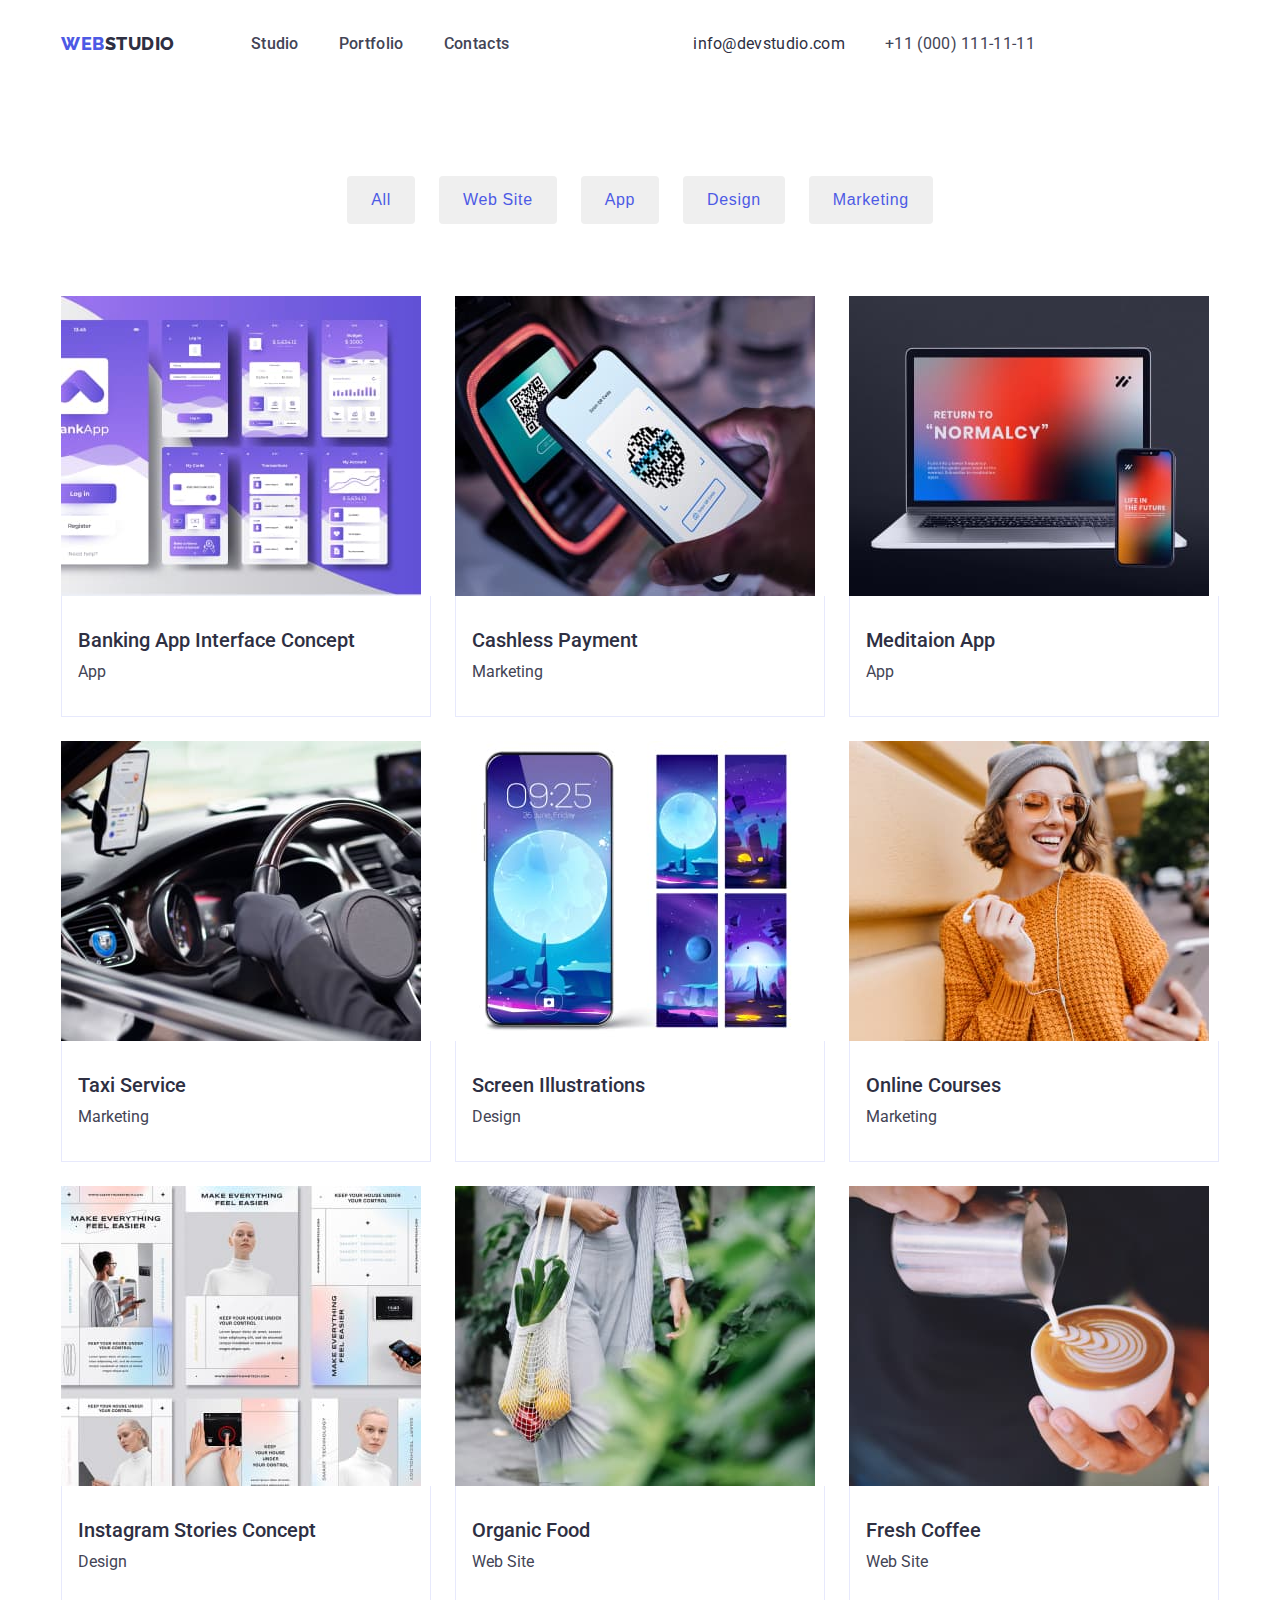
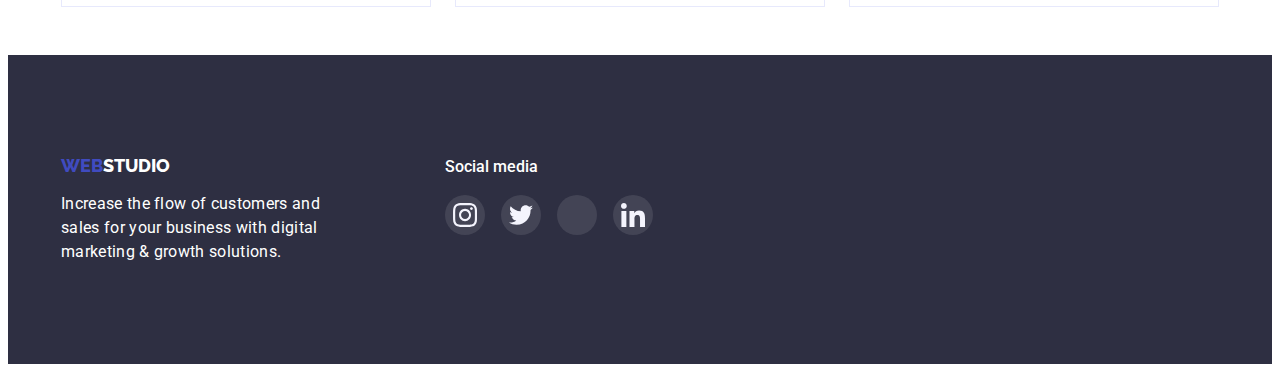
==== commit 410408ff: "end" ====
--- a/portfolio.html
+++ b/portfolio.html
@@ -195,17 +195,52 @@
       <!--/ Portfolio -->
       <!-- <Logo and Text -->
       <footer class="Logo">
-        <div class="container">
+        <div class="container portfolio-social-container">
+          <div>
         <a href="./index.html" class="Logo-link"
           >Web<span class="second-Logo link">Studio</span>
         </a>
         <p class="Text">
           Increase the flow of customers and sales for your business with
           digital marketing & growth solutions.
-        </div>
         </p>
-        <!-- /Logo and Text -->
+      </div>
+      
+
+      <div class="portfolio-last-social">
+        <h2 class="portfolio-last-social-text">Social media</h2>
+        <ul class="portfolio-last-list list">
+        <li class="portfolio-last-list-item"><a href="" class="portfolio-last-list-link">
+          <svg class="portfolio-last-list-icon" width="24" height="24">
+            <use href="./images/symbol-defs.svg#icon-instagram-2"></use>
+          </svg>
+        </a></li>
+        <li class="portfolio-last-list-item"> 
+          <a href="" class="portfolio-last-list-link"> 
+          <svg class="portfolio-last-list-icon" width="24" height="24">
+            <use href="./images/symbol-defs.svg#icon-twitter-4"></use>
+          </svg>   
+        </a>
+      </li>
+        <li class="portfolio-last-list-item">
+          <a href="" class="portfolio-last-list-link"> 
+          <svg class="portfolio-last-list-icon" width="24" height="24"> 
+            <use href="./images/symbol-defs.svg-facebook-1"></use>
+          </svg>
+        </a>
+      </li>
+        <li class="portfolio-last-list-item">
+       <a href=""  class="portfolio-last-list-link">
+        <svg class="portfolio-last-list-icon" width="24" height="24">
+          <use href="./images/symbol-defs.svg#icon-linkedin-3"></use>
+        </svg>
+      </a>  
+      </li>
+    </ul>             
+      </div>
+    </div>
       </footer>
+       <!-- /Logo and Text -->
     </main>
   </body>
 </html>
--- a/css/styles.css
+++ b/css/styles.css
@@ -22,6 +22,7 @@
   --main-title-color8: #8e8f99;
   --main-title-color9: #404bbf;
   --main-title-color10: #f4f4fd;
+  --main-title-color11: #e7e9fc;
 }
 img {
   max-width: 100%;
@@ -623,7 +624,6 @@
   color: var(--main-title-color);
   box-shadow: 0px 3px 1px rgba(0, 0, 0, 0.1), 0px 2px 1px rgba(0, 0, 0, 0.08),
     0px 2px 2px rgba(0, 0, 0, 0.12);
-  border: 1px solidv var(--main-title-color5);
 }
 
 .Project-list-2 {
@@ -633,9 +633,9 @@
 }
 
 .works-title {
-  padding: 32px 16px;
-  box-sizing: border-box;
-  border: 1px solid var(--main-title-color);
+  border: 1px solid var(--main-title-color11);
+  padding: 32px 0 32px 16px;
+  border-top: none;
 }
 .Project-container {
 }
@@ -669,7 +669,6 @@
 .portfolio-link:hover,
 .portfolio-link:focus {
   display: block;
-  border: 1px solid var(--main-title-color10);
   box-shadow: 0px 1px 6px rgba(46, 47, 66, 0.08),
     0px 1px 1px rgba(46, 47, 66, 0.16), 0px 2px 1px rgba(46, 47, 66, 0.08);
 }
@@ -708,5 +707,44 @@
   letter-spacing: 0.02em;
   color: var(--main-title-color);
 }
+.portfolio-social-container {
+  display: flex;
+}
+.portfolio-last-social {
+  padding-left: 120px;
+  margin-left: 120px 0;
+}
+.portfolio-last-social-text {
+  font-weight: 500;
+  font-size: 16px;
+  line-height: 1.5;
+  color: var(--main-title-color);
+  margin-bottom: 16px;
+}
+
+.portfolio-last-list {
+  display: flex;
+  gap: 16px;
+}
+.portfolio-last-list-item {
+  display: flex;
+}
+.portfolio-last-list-link {
+  display: flex;
+  justify-content: center;
+  align-items: center;
+  fill: var(--main-title-color10);
+  width: 40px;
+  height: 40px;
+  border-radius: 50%;
+  background: rgba(255, 255, 255, 0.1);
+}
+.portfolio-last-list-icon {
+}
+.portfolio-last-list-link:hover,
+.portfolio-last-list-link:focus {
+  color: var(--main-title-color);
+  background-color: var(--main-title-color7);
+}
 
 /* /Logo and Text */
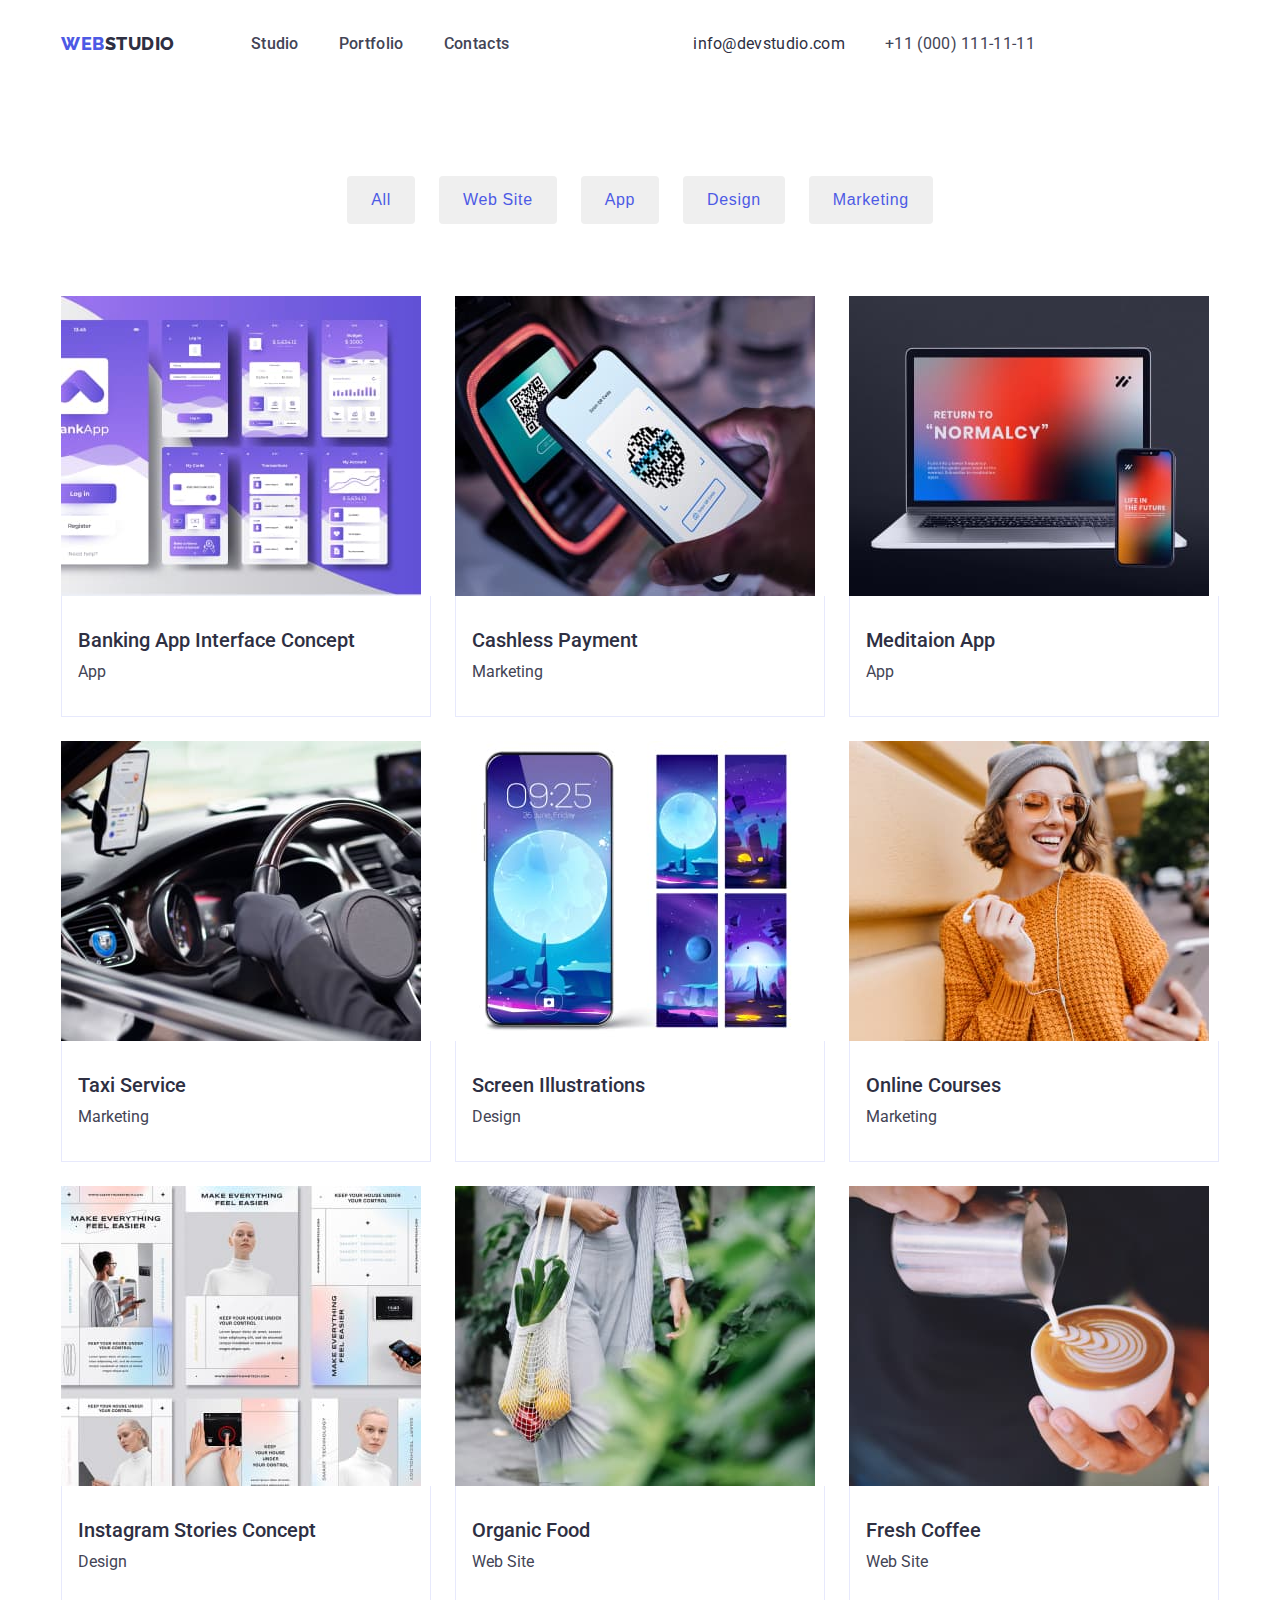
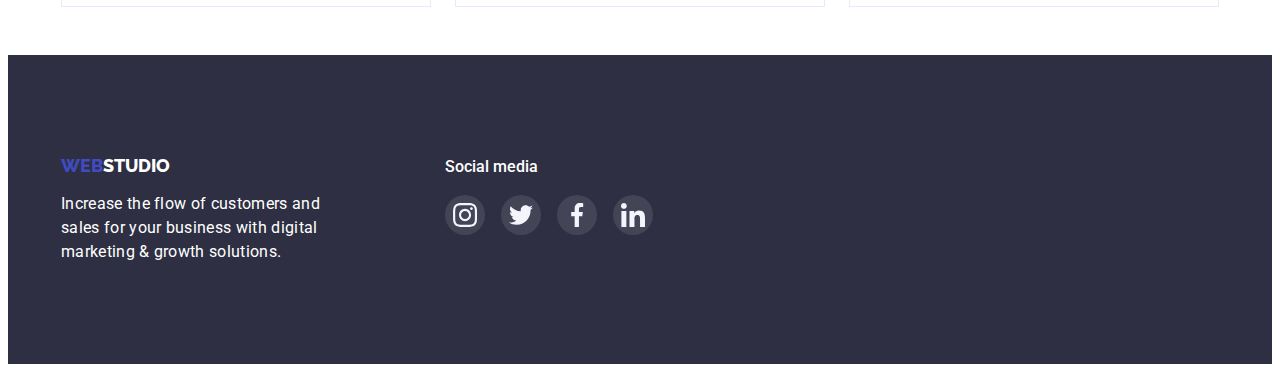
==== commit b902c161: "d" ====
--- a/portfolio.html
+++ b/portfolio.html
@@ -225,7 +225,7 @@
         <li class="portfolio-last-list-item">
           <a href="" class="portfolio-last-list-link"> 
           <svg class="portfolio-last-list-icon" width="24" height="24"> 
-            <use href="./images/symbol-defs.svg-facebook-1"></use>
+            <use href="./images/symbol-defs.svg#icon-facebook-1"></use>
           </svg>
         </a>
       </li>
